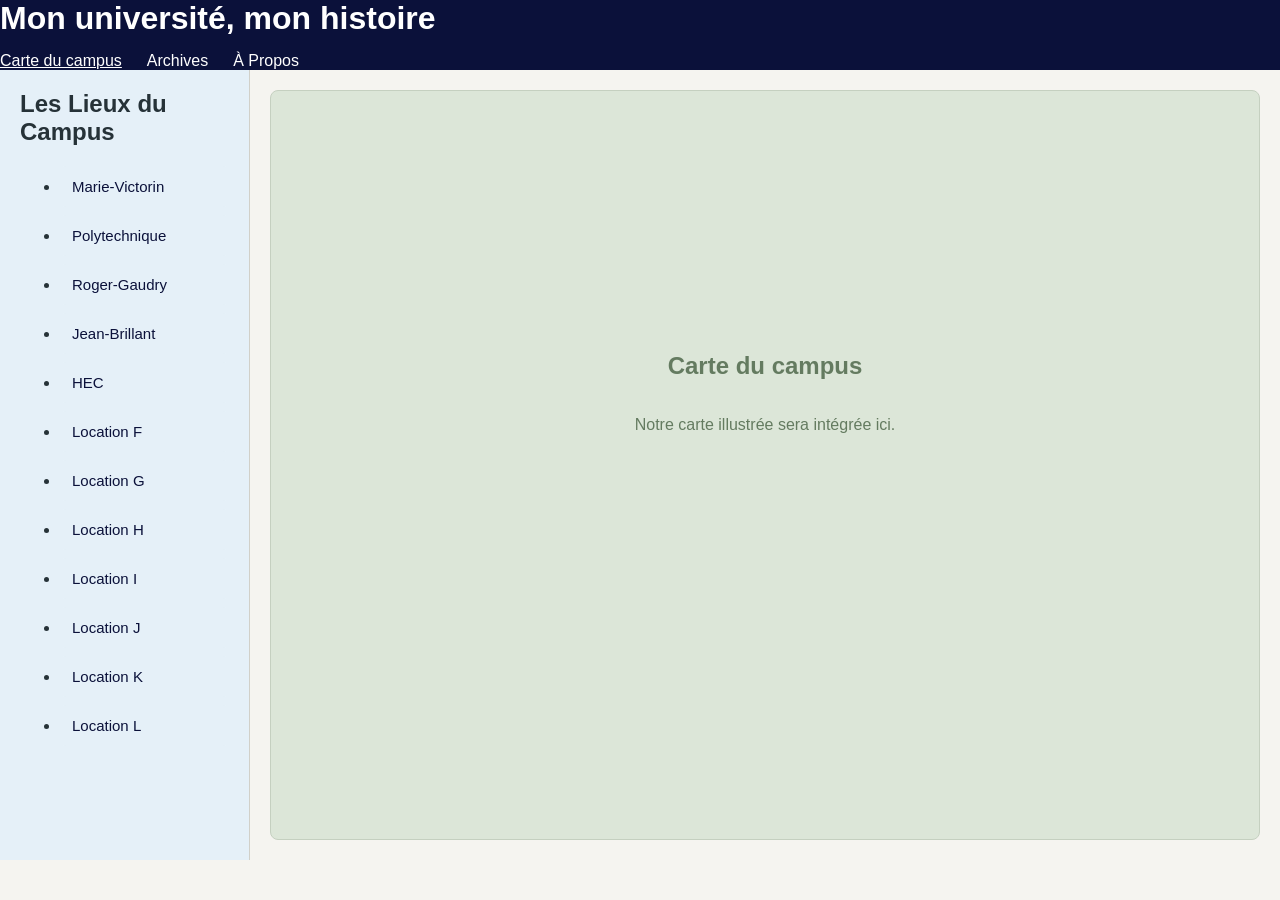
==== index.html @ 7647d5b1 "adjustment to css adhjusted the css for the informational window popup to display more text" ====
<!DOCTYPE html>
<html lang="fr">
<head>
    <meta charset="UTF-8">
    <meta name="viewport" content="width=device-width, initial-scale=1.0">
    <title>Mon université, mon histoire</title>
    <link rel="stylesheet" href="style.css">
</head>

<body>

    <header class="site-header">
        <h1>Mon université, mon histoire</h1>

        <nav class="main-navigation">
            <a href="#carte" class="active">Carte du campus</a>
            <a href="#archives">Archives</a>
            <a href="#">À Propos</a>
        </nav>
    </header>

    <main class="main-layout">

        <aside class="sidebar">
            <h2>Les Lieux du Campus</h2>

            <ul id="locations-list">
                <!-- Location entries will be added with JavaScript -->
            </ul>
        </aside>

     <section class="map-section" id="carte">
    <div class="map-container" id="map">

        <div class="map-placeholder">
            <h2>Carte du campus</h2>
            <p>Notre carte illustrée sera intégrée ici.</p>
        </div>

        <!-- Floating information popup -->
<aside class="information-popup" id="information-panel" hidden>

    <!-- Close button -->
    <button
        type="button"
        id="close-information"
        class="close-information"
        aria-label="Fermer">
        ×
    </button>

    <!-- Location title -->
    <h2 id="information-title">Titre du Lieux</h2>

     <!-- Optional location image -->
    <img
        id="information-image"
        class="information-image"
        src=""
        alt=""
        hidden>

    <!-- Foundation year -->
    <div class="location-detail">
        <h3>Année de fondation</h3>
        <p id="information-year">À déterminer</p>
    </div>

    <!-- Donor -->
    <div class="location-detail">
        <h3>Donateur</h3>
        <p id="information-donor">À déterminer</p>
    </div>

    <!-- Relevant historical information -->
    <div class="location-description">
        <h3>Informations pertinentes</h3>
        <p id="information-description">
            Informations historiques sur le Lieux.
        </p>
    </div>

    <!-- Sources and image credits -->
    <div class="location-sources">
        <h3>Sources et références</h3>
        <p id="information-sources">À déterminer</p>
    </div>

</aside>

    </div>
</section>



    </main>

    <script src="script.js"></script>
    
</body>
</html>
---- style.css ----
/* General page settings */
:root { /*colour palette for website*/
    --university-blue: #0b113a;
    --light-blue: #0057ac;
    --association-green: #52b782;
    --orange-red: #f04e24;
    --dark-green: #024244;
    --pale-blue: #e5f0f8;
    --white: #ffffff;
}


* {
    box-sizing: border-box;
}

body {
    margin: 0;
    font-family: Arial, sans-serif;
    color: #263238;
    background-color: #f5f4f0;
}

/* Header */

.site-header {
    background-color: var(--university-blue);
    color: var(--white);
}

.site-header h1 {
    margin: 0 0 15px;
}

.main-navigation {
    display: flex;
    gap: 25px;
}

.main-navigation a {
    color: white;
    text-decoration: none;
}

.main-navigation a:hover,
.main-navigation a.active {
    text-decoration: underline;
}

/* Main page layout */

.main-layout {
    display: flex;
    min-height: calc(100vh - 110px);
}

/* Sidebar */

.sidebar {
    width: 250px;
    flex-shrink: 0;
    padding: 20px;
    background-color: var(--pale-blue);
    border-right: 1px solid #d1d0c9;
}

.sidebar h2 {
    margin-top: 0;
}

#location-list {
    list-style: none;
    padding: 0;
}

/* Map area */

.map-section {
    flex: 1;
    min-width: 0;
    padding: 20px;
}

.map-container {
    position: relative;
    width: 100%;
    min-height: 600px;
    height: 100%;
    overflow: hidden;
    background-color: #dce6d8;
    border: 1px solid #c5d0c0;
    border-radius: 8px;
}

.map-placeholder {
    display: flex;
    flex-direction: column;
    justify-content: center;
    align-items: center;
    min-height: 600px;
    text-align: center;
    color: #647b60;
}

/* Information panel */

.information-panel {
    width: 260px;
    flex-shrink: 0;
    padding: 20px;
    background-color: var(--white);
    border-left: 1px solid #dedede;
}

/* Location list buttons */

#location-list li {
    list-style: none;
    padding: 0;
    margin: 0;
}

.location-button {
    display: block;
    width: 100%;
    padding: 12px;
    margin-bottom: 8px;

    background-color: #e5f0f8;
    color: #0b113a;

    border: none;
    border-radius: 6px;

    text-align: left;
    cursor: pointer;
    font-size: 15px;
}

/* When the mouse hovers over a location */
.location-button:hover {
    background-color: #0b113a;
    color: white;
}

.location-button:focus {
    outline: 2px solid var(--light-blue);
}


/* ------------------------------------
   INFORMATION POPUP
------------------------------------ */

.information-popup {
    position: absolute;

    /* Position popup inside the map */
    top: 20px;
    right: 20px;

    /* Popup dimensions */
    width: 420px;
    max-width: calc(100% - 40px);
    max-height: calc(100% - 40px);

    /* Allow long descriptions to scroll */
    overflow-y: auto;

    /* Appearance */
    background-color: white;
    color: #0b113a;
    padding: 25px;
    border-radius: 10px;
    box-shadow: 0 4px 15px rgba(0, 0, 0, 0.2);

    /* Place above the map */
    z-index: 10;
}

/* Popup title */
.information-popup h2 {
    margin-top: 0;
    margin-bottom: 20px;
    padding-right: 25px;
    color: #0b113a;
}

/* Close button */
.close-information {
    position: absolute;
    top: 10px;
    right: 12px;

    background: none;
    border: none;

    font-size: 26px;
    color: #0b113a;
    cursor: pointer;
}

.close-information:hover {
    color: #f04e24;
}

/* Location image */
.information-image {
    display: block;
    width: 100%;
    max-height: 220px;
    object-fit: cover;

    border-radius: 6px;
    margin-bottom: 20px;
}

/* Location details */
.location-detail {
    margin-bottom: 18px;
}

.location-detail h3,
.location-description h3,
.location-sources h3 {
    margin-bottom: 6px;
    color: #0057ac;
    font-size: 16px;
}

.location-detail p,
.location-description p,
.location-sources p {
    margin-top: 0;
    line-height: 1.6;
}

/* Historical description */
.location-description {
    margin-top: 20px;
    margin-bottom: 20px;
}

/* Sources and references */
.location-sources {
    border-top: 1px solid #e5f0f8;
    padding-top: 15px;
    font-size: 14px;
}


/* Smaller screens */

@media (max-width: 850px) {
    .main-layout {
        flex-wrap: wrap;
    }

    .sidebar {
        width: 100%;
        border-right: none;
        border-bottom: 1px solid #d1d0c9;
    }

    .map-section {
        width: 100%;
    }

    .information-panel {
        width: 100%;
        border-left: none;
        border-top: 1px solid #dedede;
    }
}

@media (max-width: 500px) {
    .main-navigation {
        flex-wrap: wrap;
        gap: 12px;
    }

    .site-header {
        padding: 18px;
    }

    .map-container,
    .map-placeholder {
        min-height: 400px;
    }
}
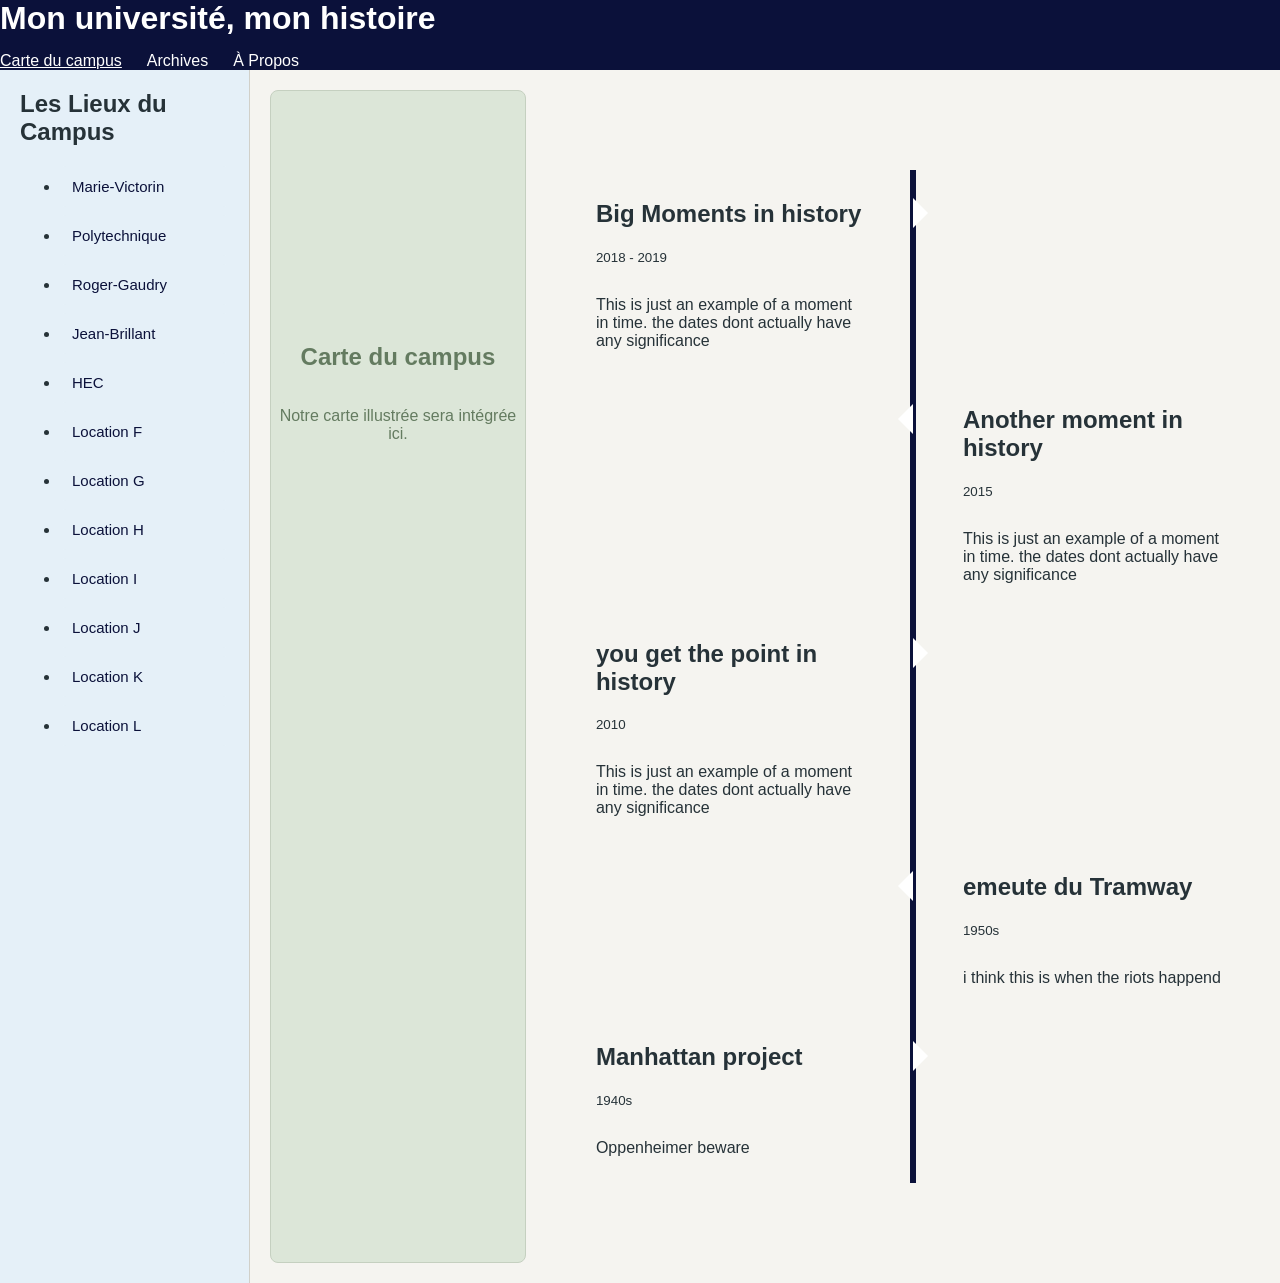
==== commit 97b73e8f: "started implementation of timeline started working on timeline of schoool, currently non functional " ====
--- a/index.html
+++ b/index.html
@@ -30,13 +30,14 @@
             </ul>
         </aside>
 
+        <!--This section is for the map-->
      <section class="map-section" id="carte">
     <div class="map-container" id="map">
 
         <div class="map-placeholder">
             <h2>Carte du campus</h2>
             <p>Notre carte illustrée sera intégrée ici.</p>
-        </div>
+        </div> 
 
         <!-- Floating information popup -->
 <aside class="information-popup" id="information-panel" hidden>
@@ -92,7 +93,55 @@
     </div>
 </section>
 
+<!--this section is for the timeline when the user scrolls down from the map-->
+<section class = "timeline-seciton" id="timeline">
+        <div class = "timeline">
+    <div class = "container left-container">
+        <div class = "text-box">
+            <h2> Big Moments in history</h2>
+            <small>2018 - 2019</small>
+            <p>This is just an example of a moment in time. the dates dont actually have any significance</p>
+       <span class = "left-container-arrow"></span>
+        </div>
+    </div>
 
+    <div class = "container right-container">
+        <div class = "text-box">
+            <h2>Another moment in history</h2>
+            <small>2015</small>
+            <p>This is just an example of a moment in time. the dates dont actually have any significance</p>
+         <span class = "right-container-arrow"></span>
+        </div>
+    </div>
+
+    <div class = "container left-container">
+        <div class = "text-box">
+            <h2>you get the point in history</h2>
+            <small>2010</small>
+            <p>This is just an example of a moment in time. the dates dont actually have any significance</p>
+        <span class = "left-container-arrow"></span>
+        </div>
+    </div>
+
+    <div class = "container right-container">
+        <div class = "text-box">
+            <h2> emeute du Tramway</h2>
+            <small>1950s</small>
+            <p>i think this is when the riots happend</p>
+             <span class = "right-container-arrow"></span>
+        </div>
+    </div>
+
+    <div class = "container left-container">
+        <div class = "text-box">
+            <h2> Manhattan project</h2>
+            <small>1940s</small>
+            <p>Oppenheimer beware</p>
+             <span class = "left-container-arrow"></span>
+        </div>
+    </div>
+</div>
+</section> 
 
     </main>
 
--- a/style.css
+++ b/style.css
@@ -248,7 +248,120 @@
     padding-top: 15px;
     font-size: 14px;
 }
-
+/*This section is for the layout UI of the timeline when the user scrollls down from the mapn */
+.timeline{
+    position: relative;
+    max-width: 120;
+    margin : 100px auto;
+}
+
+.container{
+    padding: 10px 50px;
+    position: relative;
+    width: 50%;
+    animation: movedown 1s linear forwards;
+    opacity: 0;
+}
+
+/*yiimng of the animation*/
+@keyframes movedown{
+    0%{
+        opacity: 1;
+        transform: translateY(-30px);
+    }
+    100%{
+        opacity: 1;
+        transform: translateY(0px);
+    }
+}
+
+/*display each container once the timeline arrives to it*/
+.container:nth-child(1){
+    animation-delay: 0s;
+}
+.container:nth-child(2){
+    animation-delay: 1s;
+}
+.container:nth-child(3){
+    animation-delay: 2s;
+}
+.container:nth-child(4){
+    animation-delay: 3s;
+}
+
+.textbox{
+    padding: 20px 30px;
+    background: var(--dark-green);
+    position: relative;
+    border-radius: 6px;
+    font-size: 15px;
+}
+
+.left-container{
+left: 0;
+}
+
+.right-container{
+left: 50%;
+}
+
+/*actual line of timeline*/
+.timeline::after{
+    content: '';
+    position: absolute;
+    width:6px;
+    height: 100%;
+    background: var(--university-blue);
+    top:0;
+    left: 50%;
+    margin-left: -3px;
+    z-index: -1;
+    animation: moveline 6s linear forwards;
+}
+
+/*details for animating the timeline (moveline)*/
+@keyframes moveline{
+    0%{
+        height: 0;
+    }
+    100%{
+        height: 100;
+    }
+}
+
+/*arrows for the timeline to point to textboxes*/
+.left-container-arrow{
+height:0;
+width: 0;
+position: absolute;
+top:28px;
+z-index: 1;
+border-top: 15px solid transparent;
+border-bottom: 15px solid transparent;
+border-left: 15px solid white;
+right: -15px;
+}
+
+.right-container-arrow{
+height:0;
+width: 0;
+position: absolute;
+top:28px;
+z-index: 1;
+border-top: 15px solid transparent;
+border-bottom: 15px solid transparent;
+border-right: 15px solid white;
+left: -15px;
+}
+
+/*adding weight and styling to the textbox of the timeline*/
+.text-box h2{
+    font-weight: 600;
+}
+.text-box small{
+    display: inline-block;
+    margin-bottom: 15px;
+}
 
 /* Smaller screens */
 
@@ -275,6 +388,7 @@
 }
 
 @media (max-width: 500px) {
+    /*adjusting main section for different screens*/
     .main-navigation {
         flex-wrap: wrap;
         gap: 12px;
@@ -284,8 +398,39 @@
         padding: 18px;
     }
 
+    /*adjusting map for different screens*/
     .map-container,
     .map-placeholder {
         min-height: 400px;
     }
-}
+
+    /*adjusting timeline for different screens*/
+    .timeline{
+        margin: 50px auto;
+    }
+    .timeline::after{
+        left:31px;
+    }
+    .container{
+        width:100px;
+        padding-left:80px;
+        padding-right:25px;
+    }
+    .textbox{
+        font-size:13px;
+    }
+    .text-box small{
+        margin-bottom: 10px;
+    }
+    .right-container{
+        left:0;
+    }
+    .left-container{
+        right:0;
+    }
+    .left-container-arrow, .right-container-arrow{
+        border-right:15px solid white;
+        border: left 0;
+        left:-15px;
+    }
+}
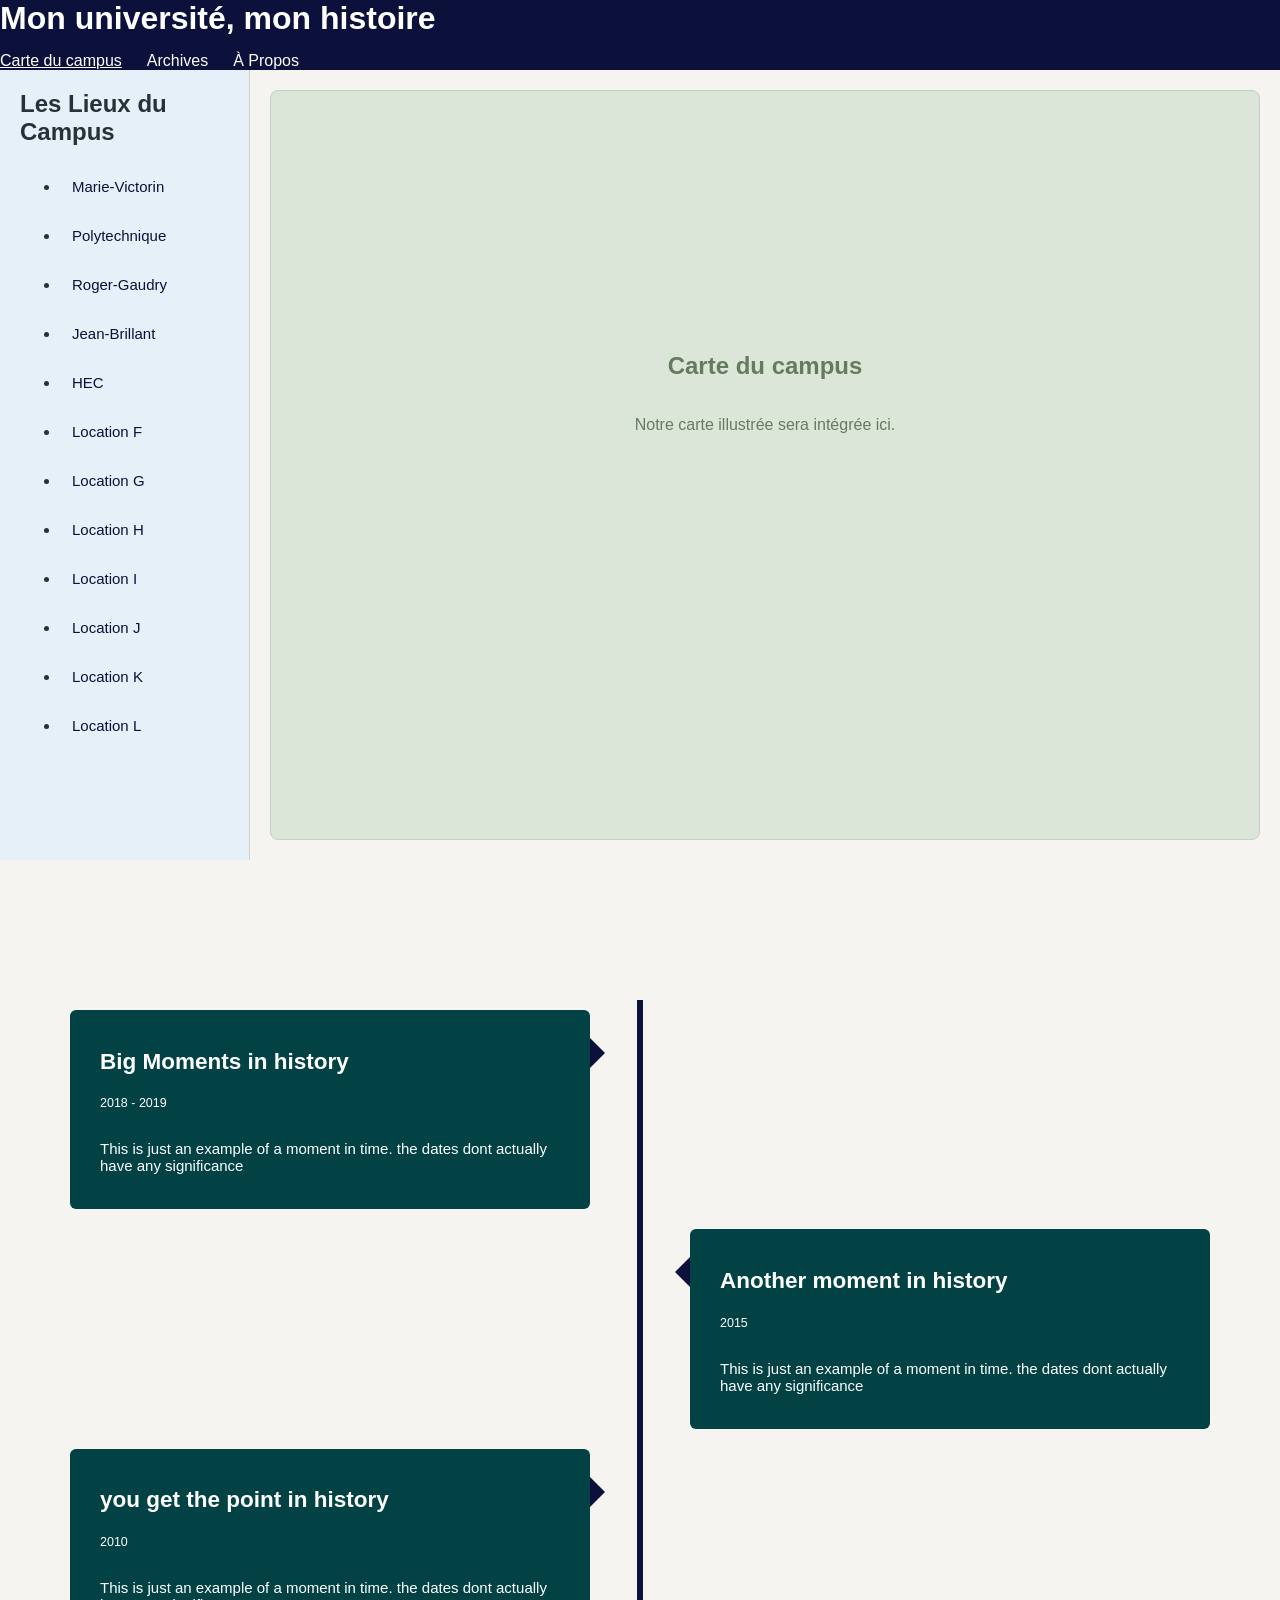
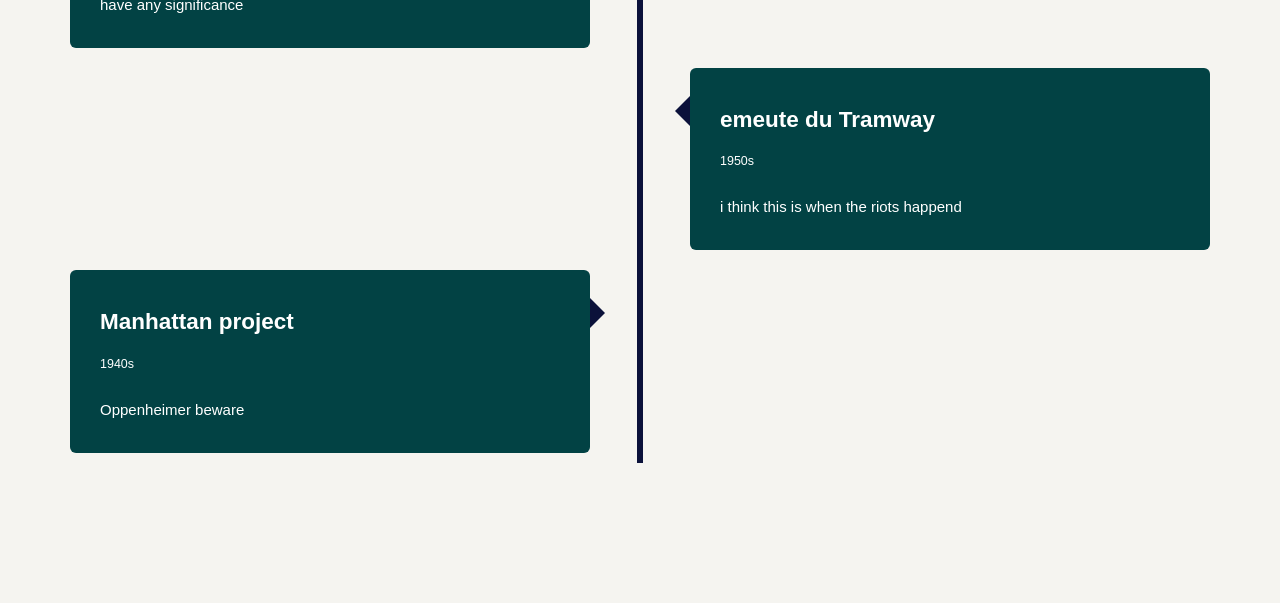
==== commit 929437e6: "timeline fix updated timline, when users scroll down they can see a timeline of events under the map" ====
--- a/index.html
+++ b/index.html
@@ -20,8 +20,8 @@
         </nav>
     </header>
 
-    <main class="main-layout">
-
+    <main >
+<div class="main-layout">
         <aside class="sidebar">
             <h2>Les Lieux du Campus</h2>
 
@@ -92,9 +92,9 @@
 
     </div>
 </section>
-
+</div>
 <!--this section is for the timeline when the user scrolls down from the map-->
-<section class = "timeline-seciton" id="timeline">
+<section class = "timeline-section" id="timeline">
         <div class = "timeline">
     <div class = "container left-container">
         <div class = "text-box">
--- a/style.css
+++ b/style.css
@@ -249,34 +249,30 @@
     font-size: 14px;
 }
 /*This section is for the layout UI of the timeline when the user scrollls down from the mapn */
+.timeline-section{
+    width: 100%;
+    padding: 40px 20px;
+}
+
 .timeline{
     position: relative;
-    max-width: 120;
+    max-width: 1200;
     margin : 100px auto;
+
+     /* Allows the timeline line to follow page scrolling */
+    view-timeline-name: --timeline;
+    view-timeline-axis: block;
 }
 
 .container{
     padding: 10px 50px;
     position: relative;
     width: 50%;
-    animation: movedown 1s linear forwards;
-    opacity: 0;
-}
-
-/*yiimng of the animation*/
-@keyframes movedown{
-    0%{
-        opacity: 1;
-        transform: translateY(-30px);
-    }
-    100%{
-        opacity: 1;
-        transform: translateY(0px);
-    }
-}
-
-/*display each container once the timeline arrives to it*/
-.container:nth-child(1){
+    box-sizing: border-box;
+}
+
+/*LEGACY CODE display each container once the timeline arrives to it*/
+/*.container:nth-child(1){
     animation-delay: 0s;
 }
 .container:nth-child(2){
@@ -287,11 +283,12 @@
 }
 .container:nth-child(4){
     animation-delay: 3s;
-}
-
-.textbox{
+}*/
+
+.text-box{
     padding: 20px 30px;
     background: var(--dark-green);
+    color: white;
     position: relative;
     border-radius: 6px;
     font-size: 15px;
@@ -316,17 +313,6 @@
     left: 50%;
     margin-left: -3px;
     z-index: -1;
-    animation: moveline 6s linear forwards;
-}
-
-/*details for animating the timeline (moveline)*/
-@keyframes moveline{
-    0%{
-        height: 0;
-    }
-    100%{
-        height: 100;
-    }
 }
 
 /*arrows for the timeline to point to textboxes*/
@@ -338,7 +324,7 @@
 z-index: 1;
 border-top: 15px solid transparent;
 border-bottom: 15px solid transparent;
-border-left: 15px solid white;
+border-left: 15px solid var(--university-blue);
 right: -15px;
 }
 
@@ -350,7 +336,7 @@
 z-index: 1;
 border-top: 15px solid transparent;
 border-bottom: 15px solid transparent;
-border-right: 15px solid white;
+border-right: 15px solid var(--university-blue);
 left: -15px;
 }
 
@@ -416,7 +402,7 @@
         padding-left:80px;
         padding-right:25px;
     }
-    .textbox{
+    .text-box{
         font-size:13px;
     }
     .text-box small{
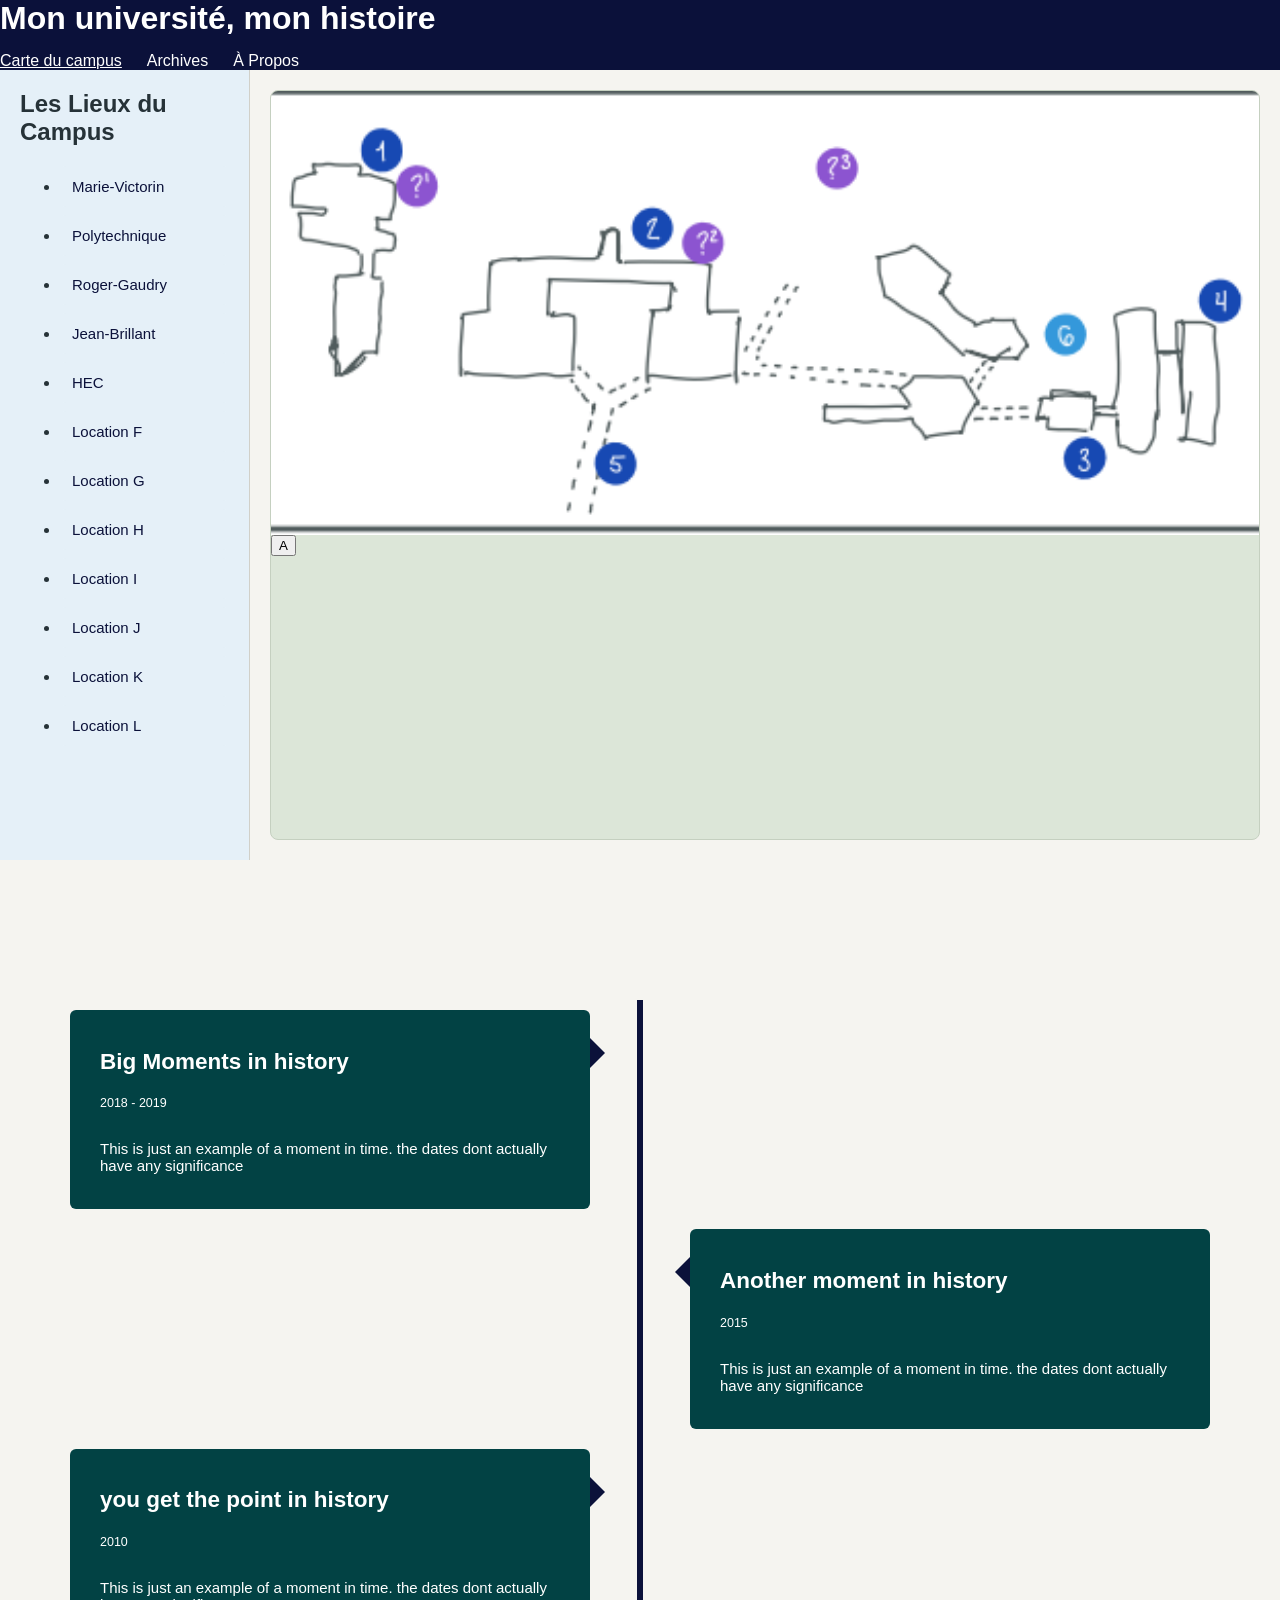
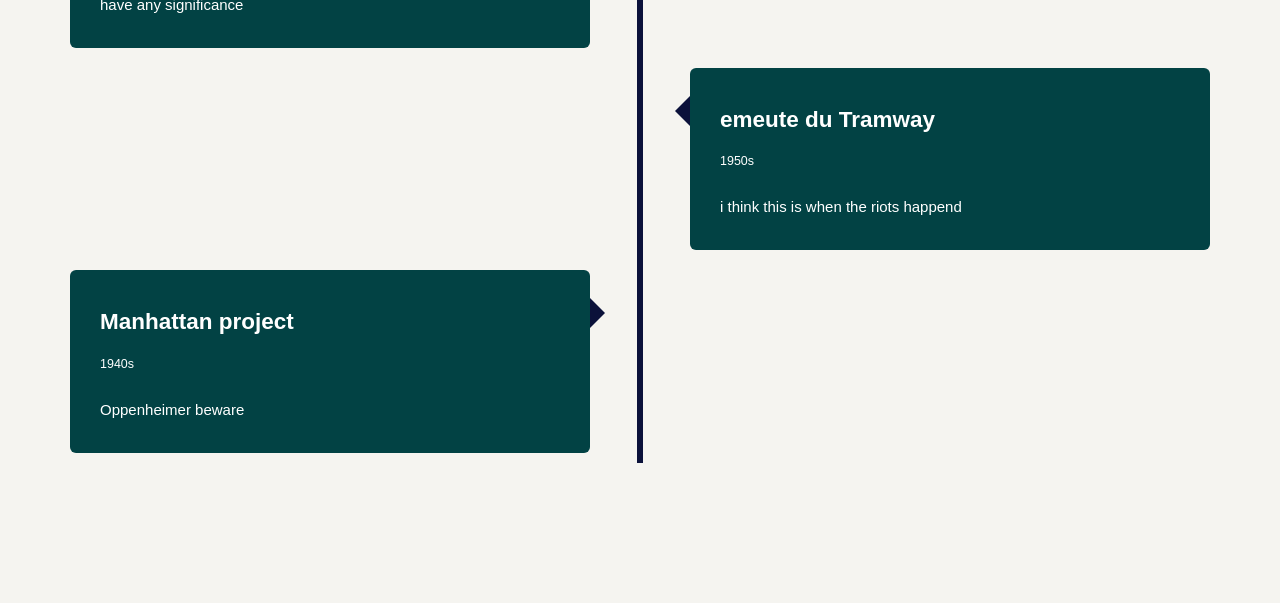
==== commit 38d44bf9: "prepping map interaction adjusting code to be able to intergragte map" ====
--- a/index.html
+++ b/index.html
@@ -34,10 +34,20 @@
      <section class="map-section" id="carte">
     <div class="map-container" id="map">
 
-        <div class="map-placeholder">
-            <h2>Carte du campus</h2>
-            <p>Notre carte illustrée sera intégrée ici.</p>
-        </div> 
+       <img
+    src="images/MapCampusV1.png"
+    alt="Carte illustrée du campus"
+    class="campus-map">
+
+    <!--This button is for the map markers to interact with-->
+<button
+    class="map-marker"
+    data-location="pavillon-a"
+    type="button"
+    aria-label="Voir le Pavillon A">
+    A
+</button>
+
 
         <!-- Floating information popup -->
 <aside class="information-popup" id="information-panel" hidden>
--- a/style.css
+++ b/style.css
@@ -93,7 +93,7 @@
     border-radius: 8px;
 }
 
-.map-placeholder {
+/*.map-placeholder { legacy code 
     display: flex;
     flex-direction: column;
     justify-content: center;
@@ -101,6 +101,13 @@
     min-height: 600px;
     text-align: center;
     color: #647b60;
+}*/
+
+.campus-map {
+    width: 100%;
+    height: auto;
+   /* object-fit: contain;*/
+    display: block;
 }
 
 /* Information panel */
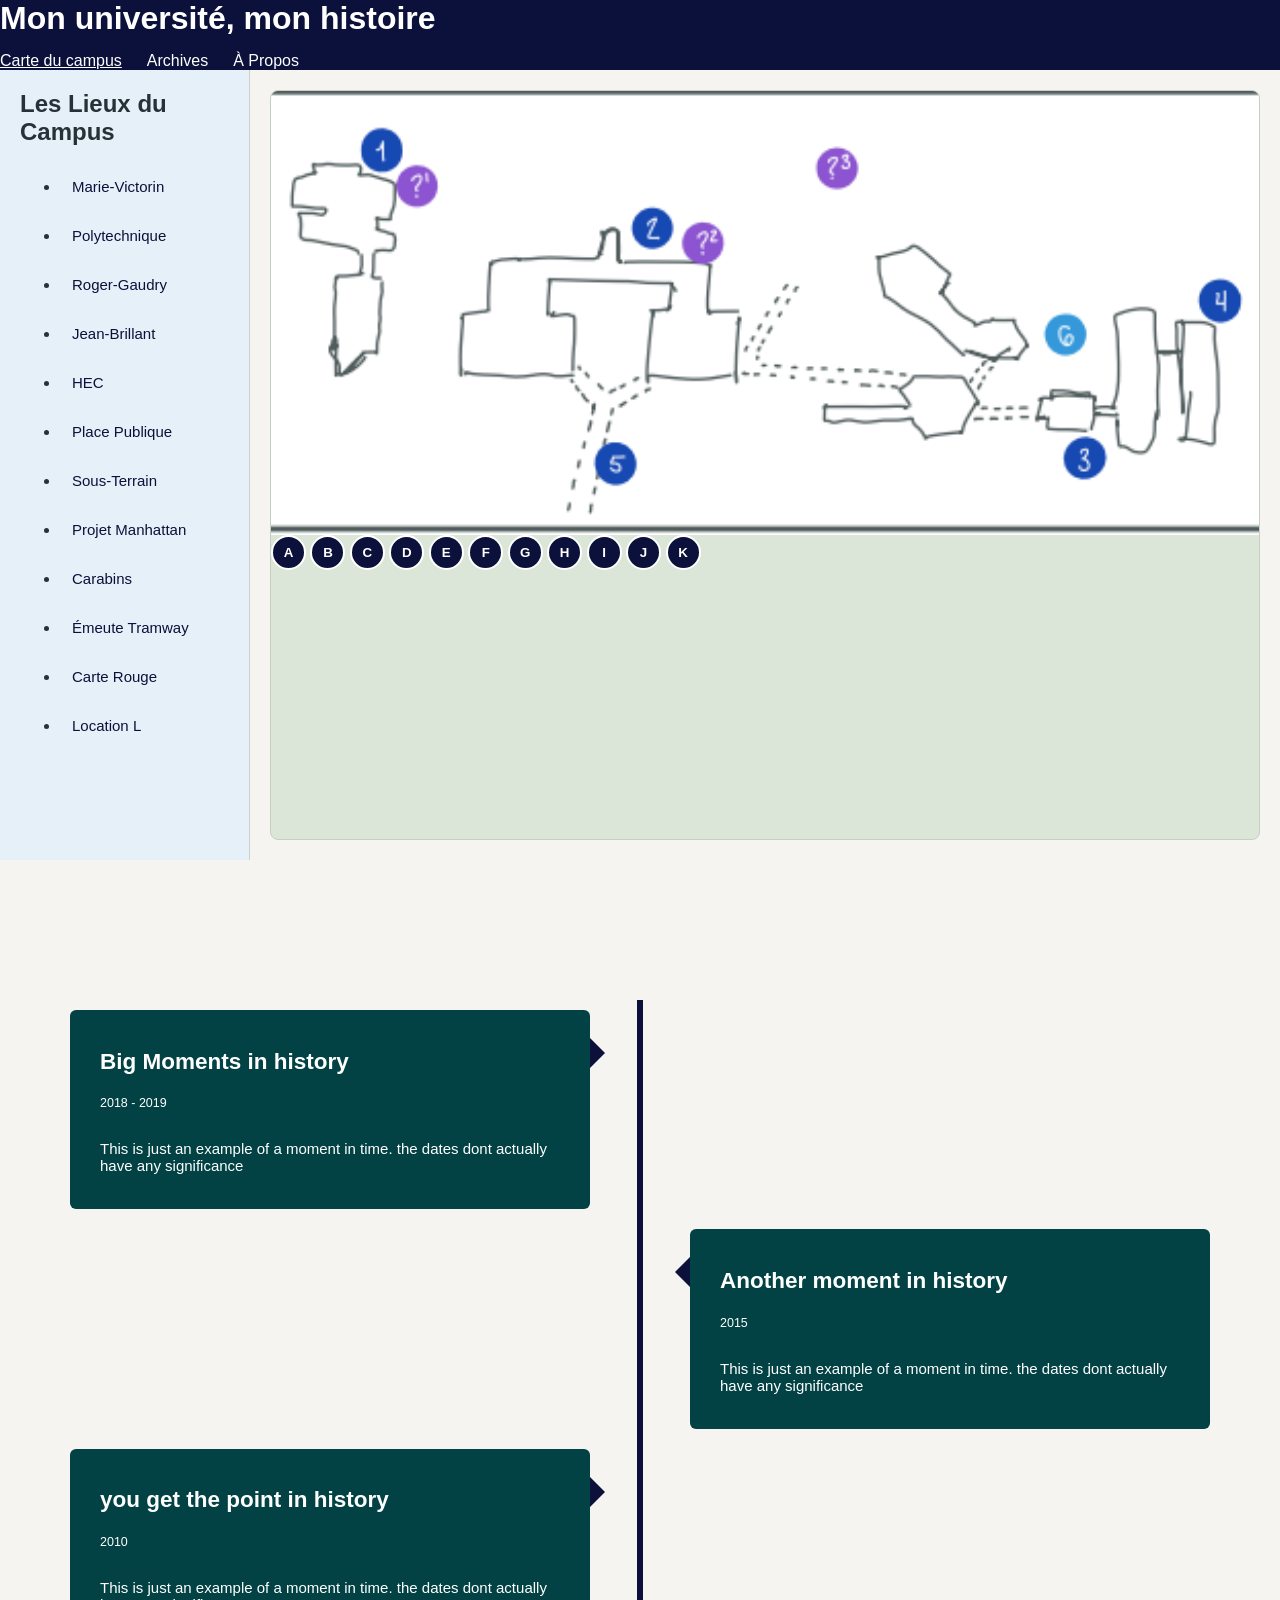
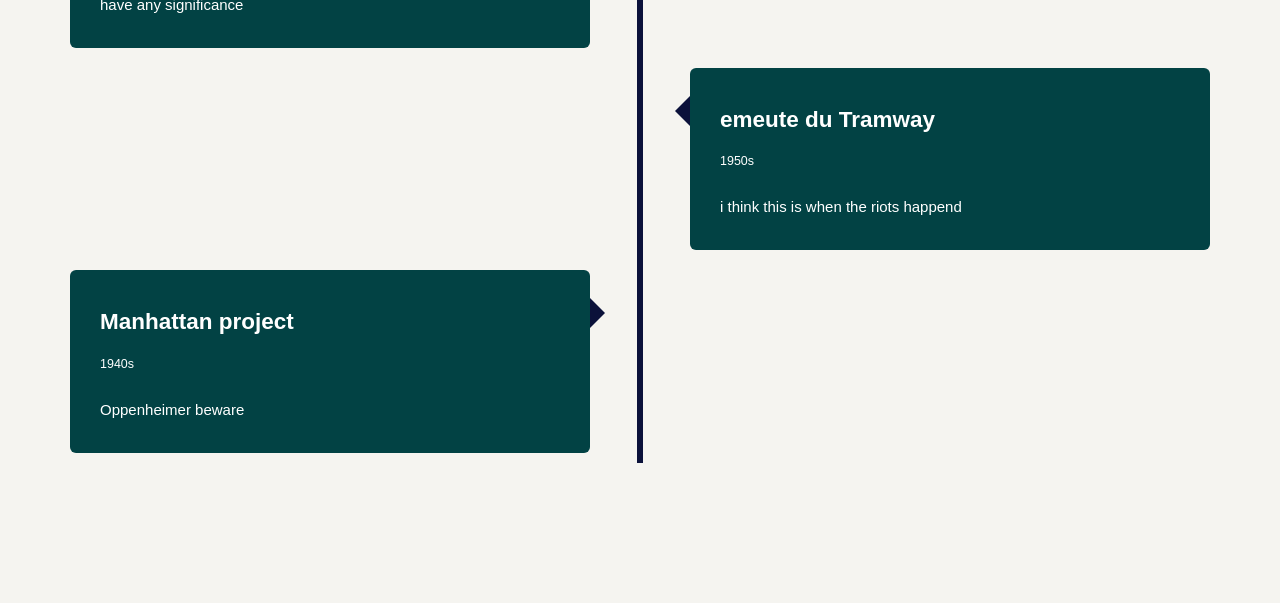
==== commit 6576010c: "Added map markers user can interact with map markers which open the same informational window pop up" ====
--- a/index.html
+++ b/index.html
@@ -42,12 +42,91 @@
     <!--This button is for the map markers to interact with-->
 <button
     class="map-marker"
-    data-location="pavillon-a"
-    type="button"
-    aria-label="Voir le Pavillon A">
+    data-location="location-a"
+    type="button"
+    aria-label="Voir Marie-Victorin">
     A
 </button>
 
+<button
+    class="map-marker"
+    data-location="location-b"
+    type="button"
+    aria-label="Voir Polytechnique">
+    B
+</button>
+
+<button
+    class="map-marker"
+    data-location="location-c"
+    type="button"
+    aria-label="Voir Roger-Gaudry">
+    C
+</button>
+
+<button
+    class="map-marker"
+    data-location="location-d"
+    type="button"
+    aria-label="Voir Jean-Brillant">
+    D
+</button>
+
+<button
+    class="map-marker"
+    data-location="location-e"
+    type="button"
+    aria-label="Voir HEC">
+    E
+</button>
+
+<button
+    class="map-marker"
+    data-location="location-f"
+    type="button"
+    aria-label="Voir Place Publique">
+    F
+</button>
+
+<button
+    class="map-marker"
+    data-location="location-g"
+    type="button"
+    aria-label="Voir Sous-Terrain">
+    G
+</button>
+
+<button
+    class="map-marker"
+    data-location="location-h"
+    type="button"
+    aria-label="Voir Projet Manhattan">
+    H
+</button>
+
+<button
+    class="map-marker"
+    data-location="location-i"
+    type="button"
+    aria-label="Voir Carabins">
+    I
+</button>
+
+<button
+    class="map-marker"
+    data-location="location-j"
+    type="button"
+    aria-label="Voir Émeute Tramway">
+    J
+</button>
+
+<button
+    class="map-marker"
+    data-location="location-k"
+    type="button"
+    aria-label="Voir Carte Rouge">
+    K
+</button>
 
         <!-- Floating information popup -->
 <aside class="information-popup" id="information-panel" hidden>
--- a/style.css
+++ b/style.css
@@ -108,6 +108,45 @@
     height: auto;
    /* object-fit: contain;*/
     display: block;
+}
+
+/*styling the interaction points on the map*/
+.map-marker {
+   /* position: absolute;
+    top: 30%;
+    left: 40%;*/
+
+    width: 35px;
+    height: 35px;
+    border: 2px solid white;
+    border-radius: 50%;
+
+    background-color: var(--university-blue);
+    color: white;
+
+    font-weight: bold;
+    cursor: pointer;
+    z-index: 5;
+}
+
+/*specific coordinates for the map markers */
+.map-marker[data-location="location-a"] {
+    top: 30%;
+    left: 40%;
+}
+
+.map-marker[data-location="location-b"] {
+    top: 45%;
+    left: 60%;
+}
+
+.map-marker[data-location="location-c"] {
+    top: 55%;
+    left: 35%;
+}
+
+.map-marker:hover {
+    transform: scale(1.15);
 }
 
 /* Information panel */
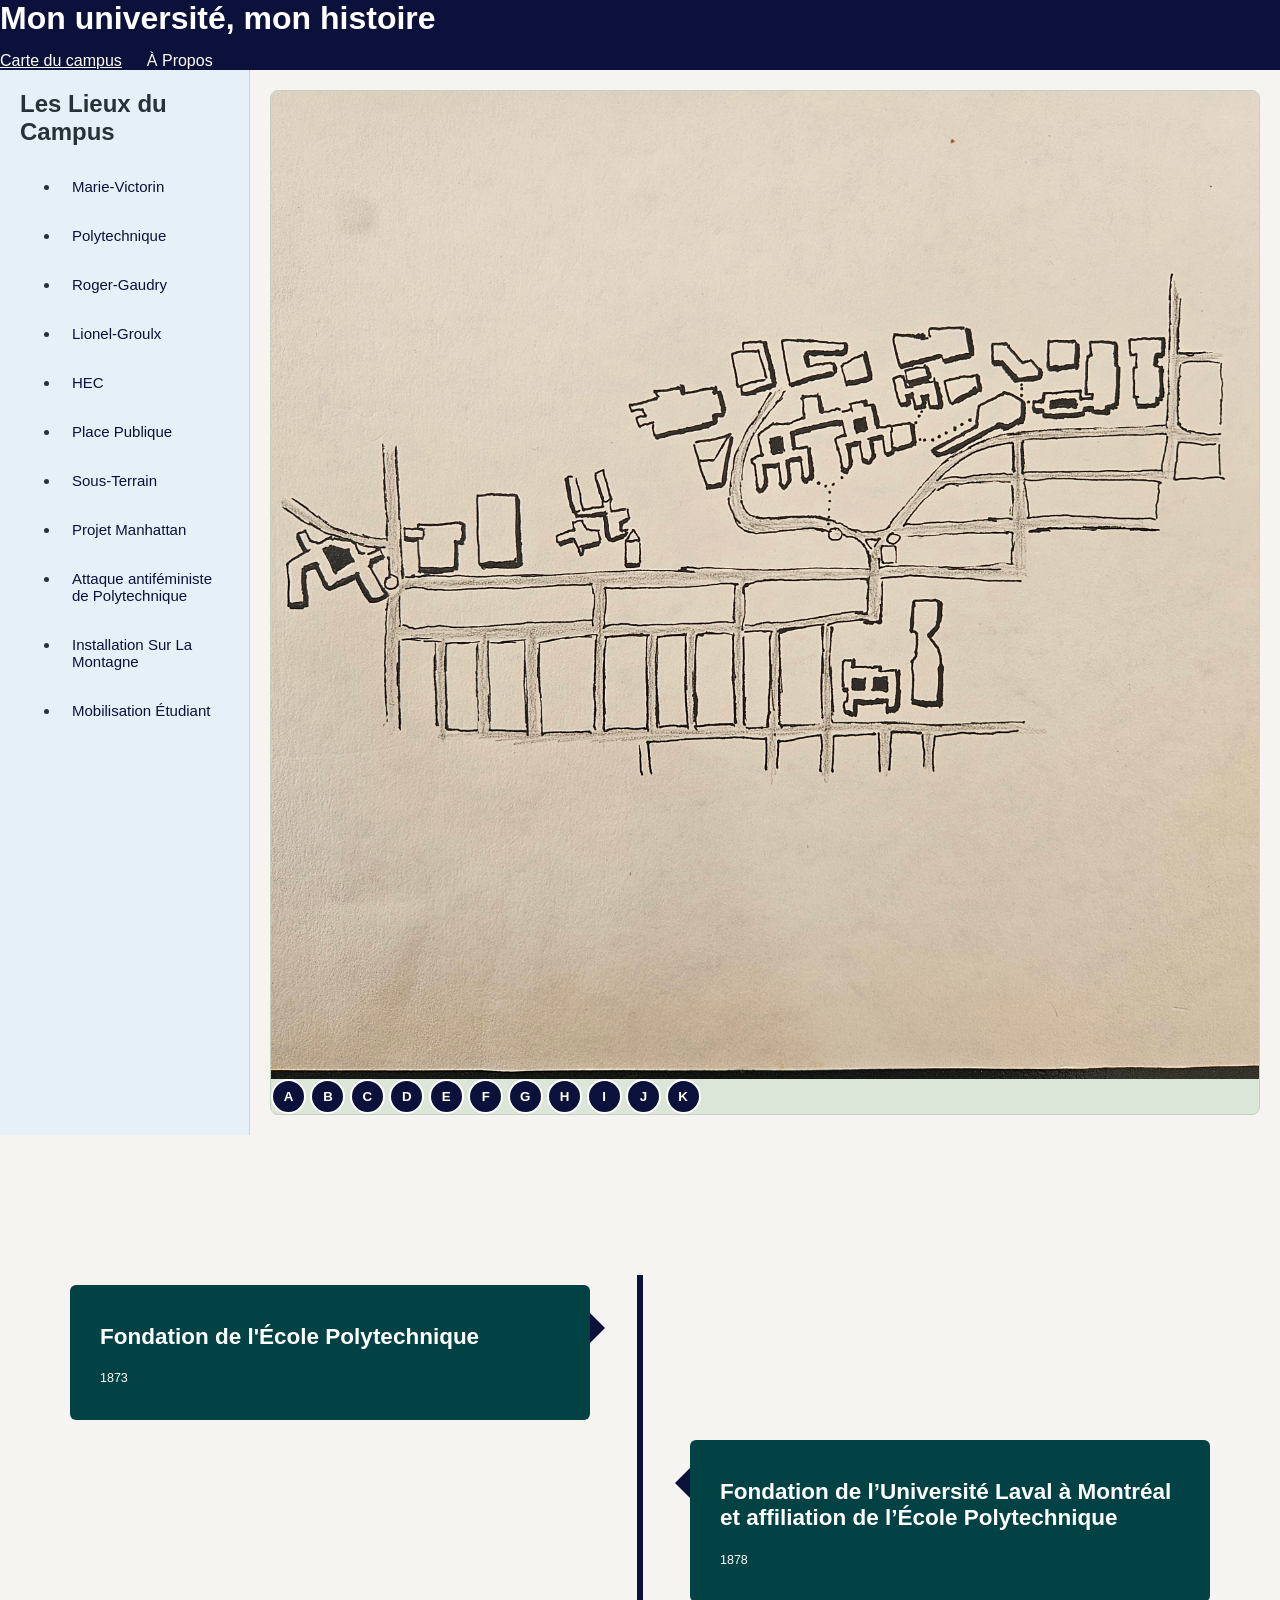
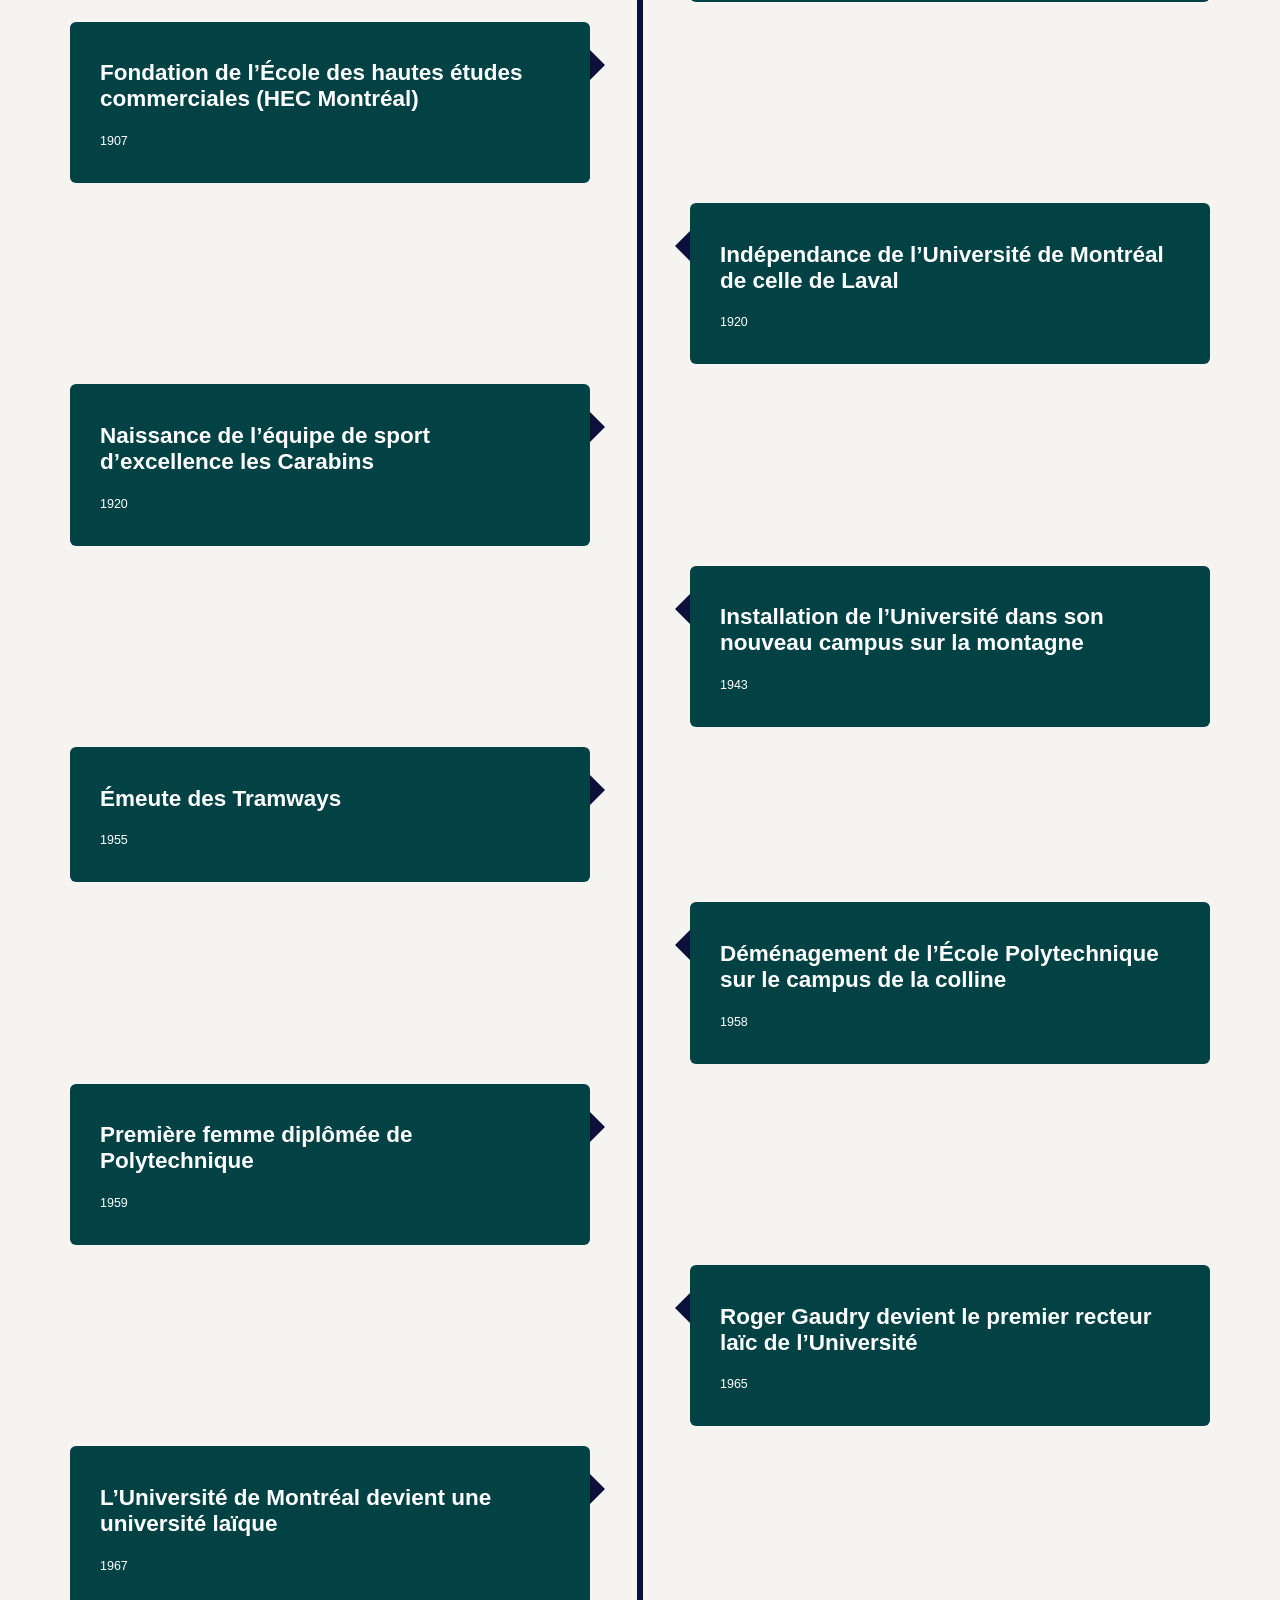
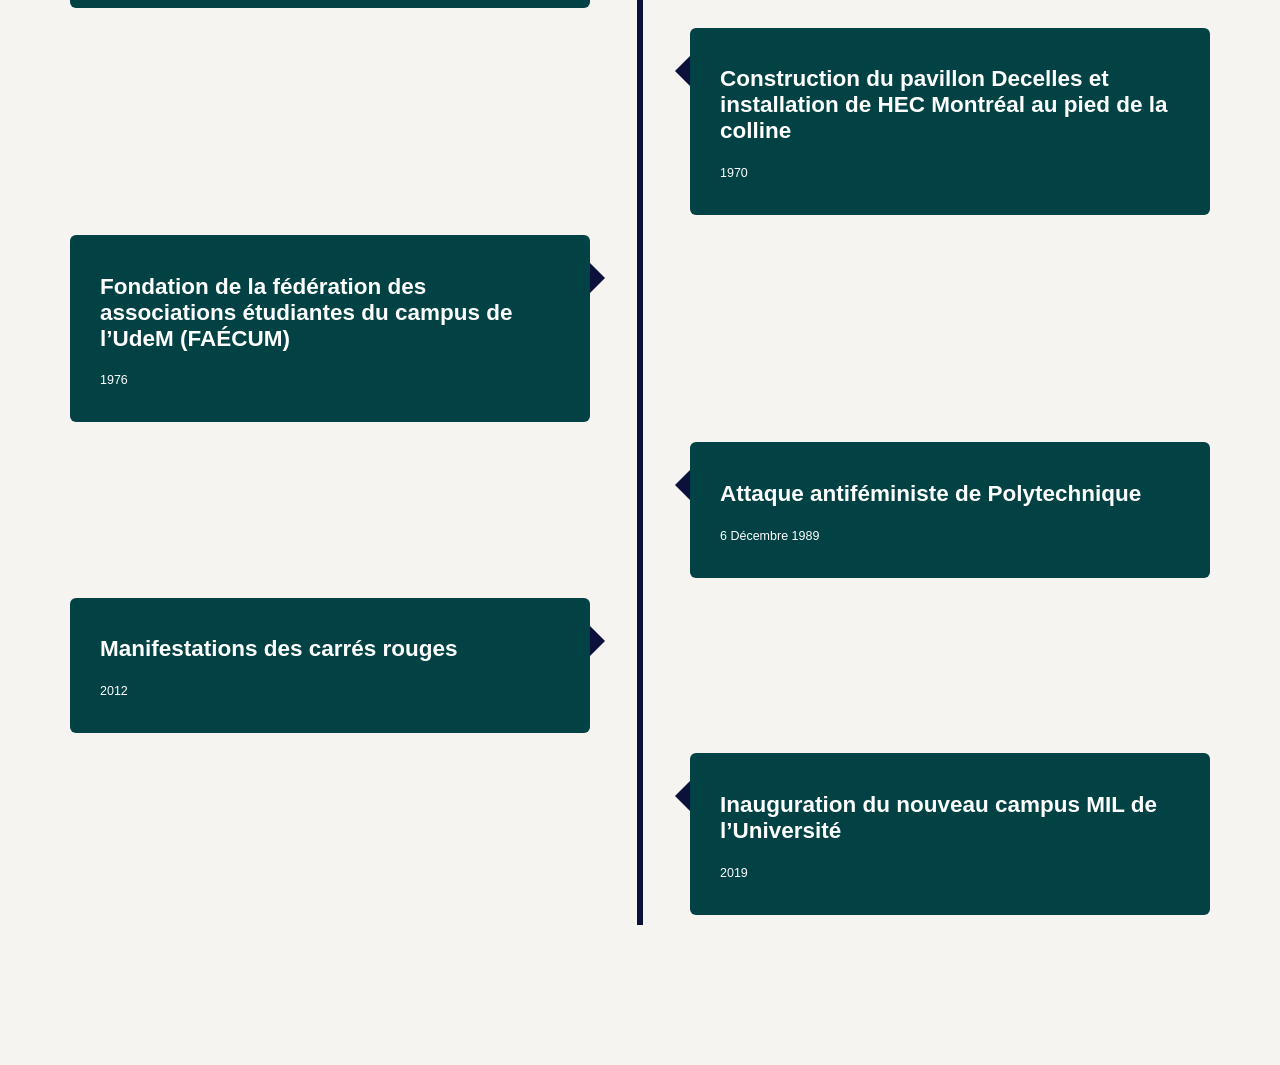
==== commit baf65cac: "Big update really started text and bibliography intergation (half done) fixed about section fiinshed" ====
--- a/index.html
+++ b/index.html
@@ -15,8 +15,8 @@
 
         <nav class="main-navigation">
             <a href="#carte" class="active">Carte du campus</a>
-            <a href="#archives">Archives</a>
-            <a href="#">À Propos</a>
+            <!--<a href="#archives">Archives</a>-->
+            <a href="Apropos.html">À Propos</a>
         </nav>
     </header>
 
@@ -35,7 +35,7 @@
     <div class="map-container" id="map">
 
        <img
-    src="images/MapCampusV1.png"
+    src="images/MapV3.jpg"
     alt="Carte illustrée du campus"
     class="campus-map">
 
@@ -157,12 +157,6 @@
         <p id="information-year">À déterminer</p>
     </div>
 
-    <!-- Donor -->
-    <div class="location-detail">
-        <h3>Donateur</h3>
-        <p id="information-donor">À déterminer</p>
-    </div>
-
     <!-- Relevant historical information -->
     <div class="location-description">
         <h3>Informations pertinentes</h3>
@@ -187,46 +181,125 @@
         <div class = "timeline">
     <div class = "container left-container">
         <div class = "text-box">
-            <h2> Big Moments in history</h2>
-            <small>2018 - 2019</small>
-            <p>This is just an example of a moment in time. the dates dont actually have any significance</p>
+            <h2> Fondation de l'École Polytechnique</h2>
+            <small>1873</small>
        <span class = "left-container-arrow"></span>
         </div>
     </div>
 
     <div class = "container right-container">
         <div class = "text-box">
-            <h2>Another moment in history</h2>
-            <small>2015</small>
-            <p>This is just an example of a moment in time. the dates dont actually have any significance</p>
+            <h2>Fondation de l’Université Laval à Montréal et affiliation de l’École Polytechnique</h2>
+            <small>1878</small>
          <span class = "right-container-arrow"></span>
         </div>
     </div>
 
     <div class = "container left-container">
         <div class = "text-box">
-            <h2>you get the point in history</h2>
-            <small>2010</small>
-            <p>This is just an example of a moment in time. the dates dont actually have any significance</p>
+            <h2>Fondation de l’École des hautes études commerciales (HEC Montréal)</h2>
+            <small>1907</small>
         <span class = "left-container-arrow"></span>
         </div>
     </div>
 
     <div class = "container right-container">
         <div class = "text-box">
-            <h2> emeute du Tramway</h2>
-            <small>1950s</small>
-            <p>i think this is when the riots happend</p>
-             <span class = "right-container-arrow"></span>
-        </div>
-    </div>
-
-    <div class = "container left-container">
-        <div class = "text-box">
-            <h2> Manhattan project</h2>
-            <small>1940s</small>
-            <p>Oppenheimer beware</p>
-             <span class = "left-container-arrow"></span>
+            <h2>Indépendance de l’Université de Montréal de celle de Laval</h2>
+            <small>1920</small>
+             <span class = "right-container-arrow"></span>
+        </div>
+    </div>
+
+    <div class = "container left-container">
+        <div class = "text-box">
+            <h2>Naissance de l’équipe de sport d’excellence les Carabins</h2>
+            <small>1920</small>
+             <span class = "left-container-arrow"></span>
+        </div>
+    </div>
+    <div class = "container right-container">
+        <div class = "text-box">
+            <h2>Installation de l’Université dans son nouveau campus sur la montagne</h2>
+            <small>1943</small>
+             <span class = "right-container-arrow"></span>
+        </div>
+    </div>
+
+    <div class = "container left-container">
+        <div class = "text-box">
+            <h2>Émeute des Tramways</h2>
+            <small>1955</small>
+             <span class = "left-container-arrow"></span>
+        </div>
+    </div>
+    <div class = "container right-container">
+        <div class = "text-box">
+            <h2>Déménagement de l’École Polytechnique sur le campus de la colline</h2>
+            <small>1958</small>
+             <span class = "right-container-arrow"></span>
+        </div>
+    </div>
+
+    <div class = "container left-container">
+        <div class = "text-box">
+            <h2>Première femme diplômée de Polytechnique</h2>
+            <small>1959</small>
+             <span class = "left-container-arrow"></span>
+        </div>
+    </div>
+    <div class = "container right-container">
+        <div class = "text-box">
+            <h2>Roger Gaudry devient le premier recteur laïc de l’Université</h2>
+            <small>1965</small>
+             <span class = "right-container-arrow"></span>
+        </div>
+    </div>
+
+    <div class = "container left-container">
+        <div class = "text-box">
+            <h2> L’Université de Montréal devient une université laïque</h2>
+            <small>1967</small>
+             <span class = "left-container-arrow"></span>
+        </div>
+    </div>
+    <div class = "container right-container">
+        <div class = "text-box">
+            <h2>Construction du pavillon Decelles et installation de HEC Montréal au pied de la 
+colline 
+</h2>
+            <small>1970</small>
+             <span class = "right-container-arrow"></span>
+        </div>
+    </div>
+
+    <div class = "container left-container">
+        <div class = "text-box">
+            <h2>Fondation de la fédération des associations étudiantes du campus de l’UdeM (FAÉCUM)</h2>
+            <small>1976</small>
+             <span class = "left-container-arrow"></span>
+        </div>
+    </div>
+    <div class = "container right-container">
+        <div class = "text-box">
+            <h2>Attaque antiféministe de Polytechnique</h2>
+            <small>6 Décembre 1989</small>
+             <span class = "right-container-arrow"></span>
+        </div>
+    </div>
+
+    <div class = "container left-container">
+        <div class = "text-box">
+            <h2>Manifestations des carrés rouges</h2>
+            <small>2012</small>
+             <span class = "left-container-arrow"></span>
+        </div>
+    </div>
+    <div class = "container right-container">
+        <div class = "text-box">
+            <h2>Inauguration du nouveau campus MIL de l’Université</h2>
+            <small>2019</small>
+             <span class = "right-container-arrow"></span>
         </div>
     </div>
 </div>
--- a/style.css
+++ b/style.css
@@ -466,3 +466,56 @@
         left:-15px;
     }
 }
+/*the about us page*/
+.Apropos-page {
+    min-height: calc(100vh-110px);
+    padding: 60px 10%;
+    background-color: var(--pale-blue);
+}
+
+.Apropos-section {
+   padding: 40px;
+    background-color: var(--white);
+    border-top: 4px solid var(--light-blue);
+    border-radius: 8px;
+}
+
+/* Header */
+
+.Apropos-header {
+    background-color: #183653;
+    color: white;
+    padding: 25px 40px;
+    border-bottom: 5px solid #c5a66a;
+}
+
+.Apropos-header-content {
+    max-width: 1200px;
+    margin: 0 auto;
+
+    display: flex;
+    justify-content: space-between;
+    align-items: center;
+    gap: 30px;
+}
+
+.Apropos-title h1 {
+    margin: 0 0 15px;
+    font-size: 26px;
+}
+
+.Apropos-section h2 {
+    margin-top: 35px;
+    color: var(--light-blue)
+}
+
+.Apropos-section p {
+    line-height: 1.8;
+    color: #263238;
+}
+
+/*small thing to preserve the paragraphs from the txt files*/
+#information-description {
+    white-space: pre-wrap;
+    line-height:1.8;
+}
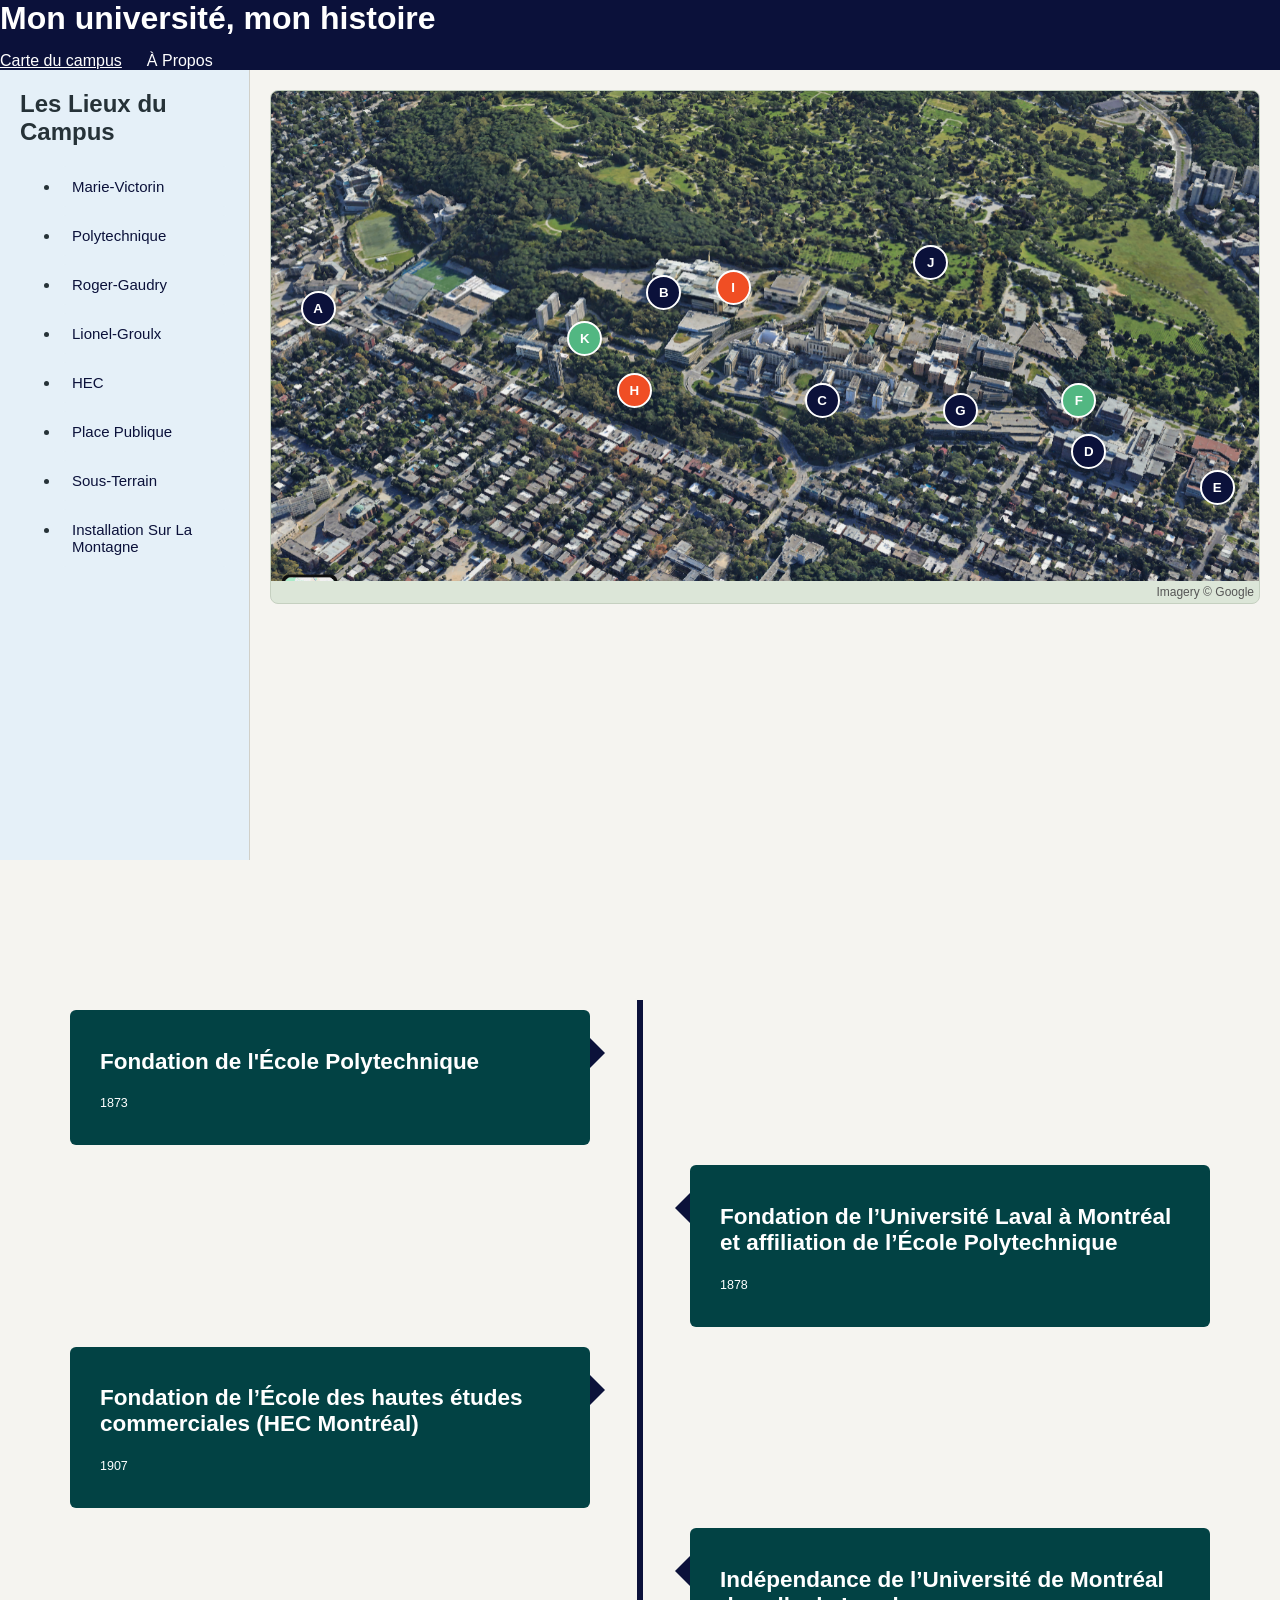
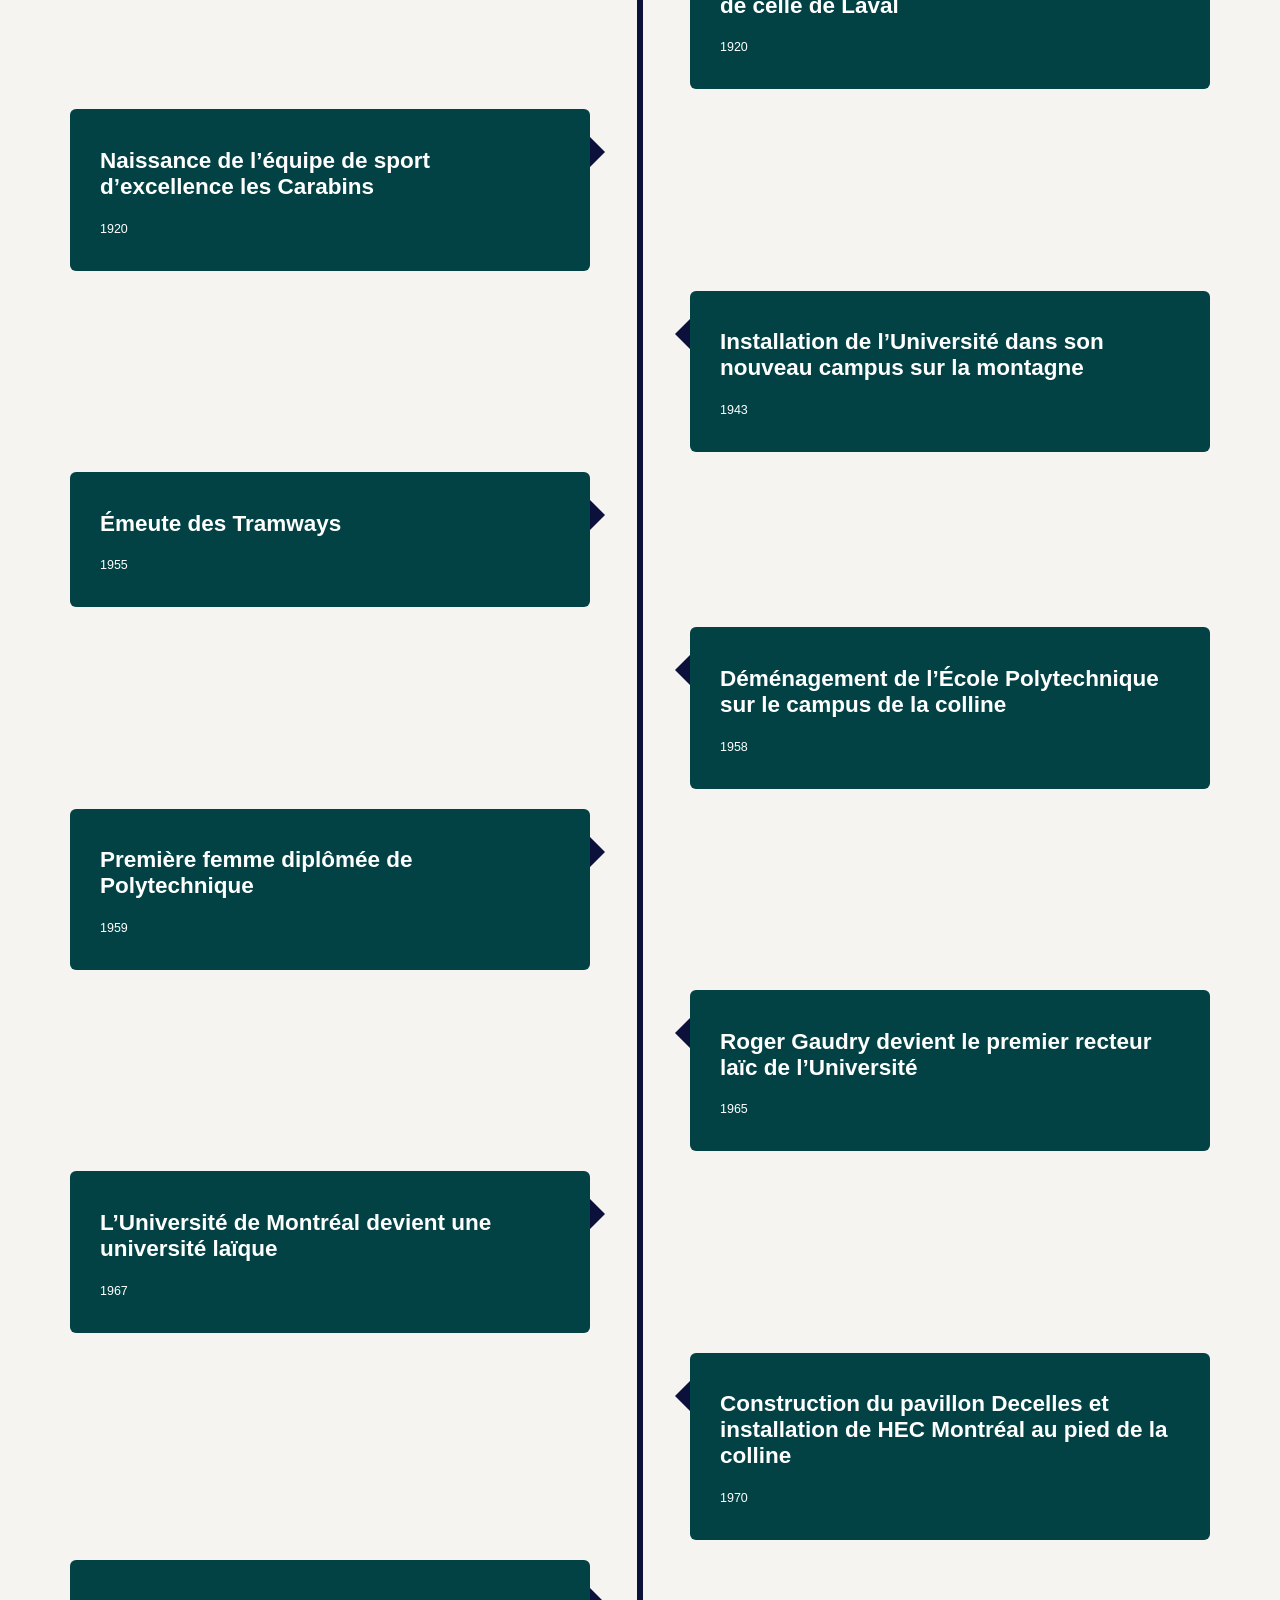
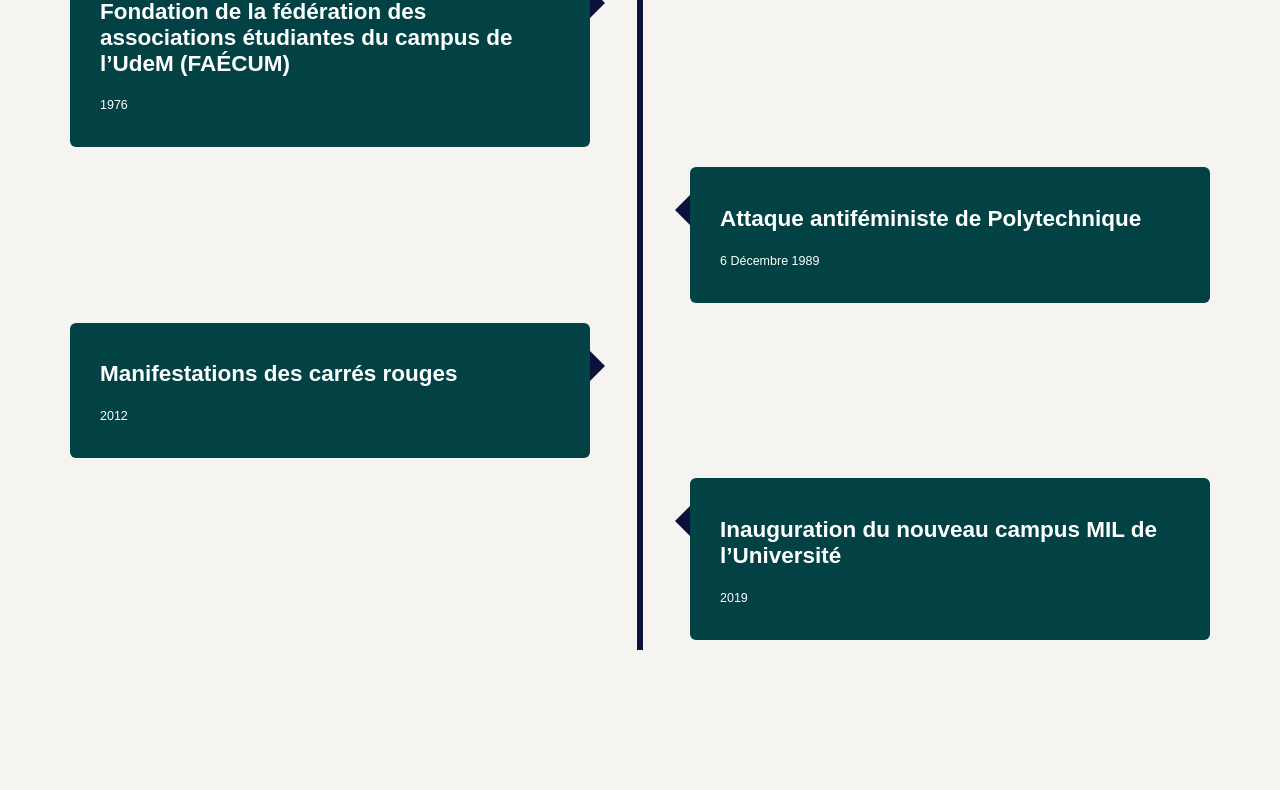
==== commit 0315ead2: "2nd big update finished intergrating all of the information capsules and sources changed map for fin" ====
--- a/index.html
+++ b/index.html
@@ -35,7 +35,7 @@
     <div class="map-container" id="map">
 
        <img
-    src="images/MapV3.jpg"
+    src="images/satteliteimage.png"
     alt="Carte illustrée du campus"
     class="campus-map">
 
@@ -127,6 +127,11 @@
     aria-label="Voir Carte Rouge">
     K
 </button>
+
+<!--copyright atttribution for using a google satellite image-->
+<p class="map-attribution">
+    Imagery © Google
+</p>
 
         <!-- Floating information popup -->
 <aside class="information-popup" id="information-panel" hidden>
--- a/style.css
+++ b/style.css
@@ -85,8 +85,8 @@
 .map-container {
     position: relative;
     width: 100%;
-    min-height: 600px;
-    height: 100%;
+    min-height: 0;
+    height: auto;
     overflow: hidden;
     background-color: #dce6d8;
     border: 1px solid #c5d0c0;
@@ -112,8 +112,8 @@
 
 /*styling the interaction points on the map*/
 .map-marker {
-   /* position: absolute;
-    top: 30%;
+    position: absolute;
+   /* top: 30%;
     left: 40%;*/
 
     width: 35px;
@@ -121,32 +121,105 @@
     border: 2px solid white;
     border-radius: 50%;
 
-    background-color: var(--university-blue);
+    ;
     color: white;
 
     font-weight: bold;
     cursor: pointer;
     z-index: 5;
+
+    transform: Translate (-50%, -50%);
 }
 
 /*specific coordinates for the map markers */
+/*Marie-victorin*/
 .map-marker[data-location="location-a"] {
-    top: 30%;
-    left: 40%;
-}
-
+    top: 39%;
+    left: 3%;
+    background-color: var(--university-blue)
+}
+
+/*polytechnique*/
 .map-marker[data-location="location-b"] {
-    top: 45%;
-    left: 60%;
-}
-
+    top: 36%;
+    left: 38%;
+    background-color: var(--university-blue)
+}
+
+/*Roger-Gaudry*/
 .map-marker[data-location="location-c"] {
+    top: 57%;
+    left: 54%;
+    background-color: var(--university-blue)
+}
+
+/*Lionel-Groulx*/
+.map-marker[data-location="location-d"] {
+    top: 67%;
+    left: 81%;
+    background-color: var(--university-blue)
+}
+
+/*HEC*/
+.map-marker[data-location="location-e"] {
+    top: 74%;
+    left: 94%;
+    background-color: var(--university-blue)
+}
+
+/*Place Public*/
+.map-marker[data-location="location-f"] {
+    top: 57%;
+    left: 80%;
+    background-color: var(--association-green)
+}
+
+/*Sous-Terrain*/
+.map-marker[data-location="location-g"] {
+    top: 59%;
+    left: 68%;
+    background-color: var(--university-blue)
+}
+
+/*Projet Manhattan*/
+.map-marker[data-location="location-h"] {
     top: 55%;
     left: 35%;
-}
+    background-color: var(--orange-red)
+}
+
+/*Attaque Anti-feministe de polytechnique*/
+.map-marker[data-location="location-i"] {
+    top: 35%;
+    left: 45%;
+    background-color: var(--orange-red)
+}
+
+/*installation sur la montagne*/
+.map-marker[data-location="location-j"] {
+    top: 30%;
+    left: 65%;
+    background-color: var(--university-blue)
+}
+
+/*Mobilization etudiant*/
+.map-marker[data-location="location-k"] {
+    top: 45%;
+    left: 30%;
+    background-color: var(--association-green)
+}
+
 
 .map-marker:hover {
     transform: scale(1.15);
+}
+
+/*for the google copyright attribution marker*/
+.map-attribution {
+    font-size: 12px;
+    color: #555;
+    text-align: right;
+    margin: 4px 5px;
 }
 
 /* Information panel */
@@ -518,4 +591,10 @@
 #information-description {
     white-space: pre-wrap;
     line-height:1.8;
+}
+/*adding space between each source*/
+#information-sources {
+    white-space: pre-wrap;
+    line-height: 1.8;
+    margin-top: 10px;
 }
